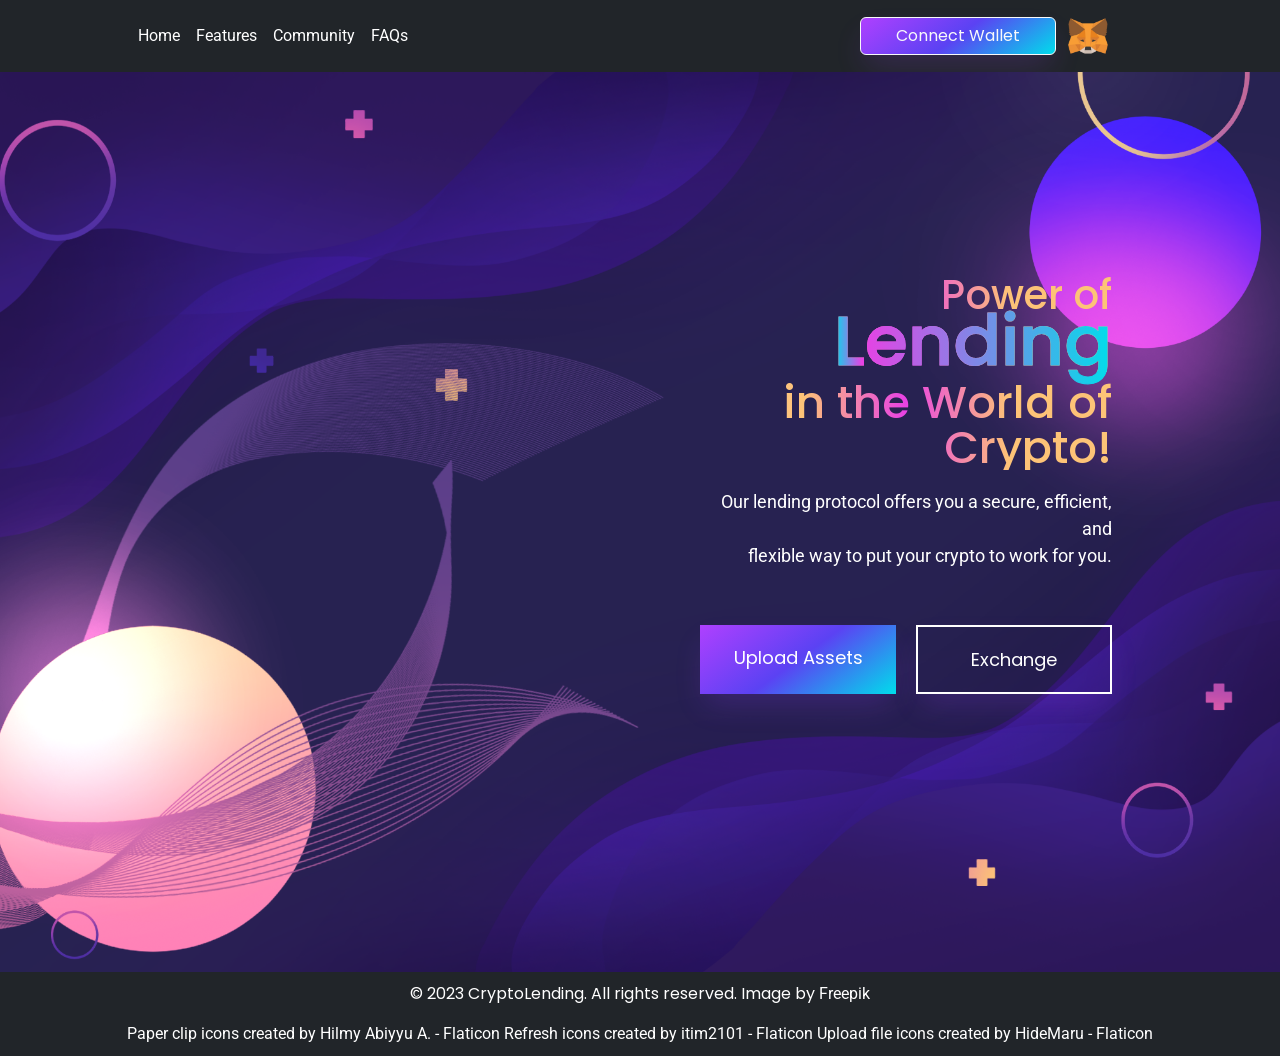
==== index.html @ e53edf9a "Add files via upload" ====
<!DOCTYPE html>
<html lang="en">
<head>
    <meta charset="UTF-8">
    <meta name="viewport" content="width=device-width, initial-scale=1.0">
    <title>CryptoLending</title>
    <link rel="preconnect" href="https://fonts.googleapis.com">
<link rel="preconnect" href="https://fonts.gstatic.com" crossorigin>
<link href="https://fonts.googleapis.com/css2?family=Cabin:ital,wght@0,400;1,700&family=Poppins:ital,wght@0,400;0,500;1,700&family=Roboto:wght@300&display=swap" rel="stylesheet">
    <link href="./styles.css" rel="stylesheet">
    <link href="https://cdn.jsdelivr.net/npm/bootstrap@5.3.1/dist/css/bootstrap.min.css" rel="stylesheet" integrity="sha384-4bw+/aepP/YC94hEpVNVgiZdgIC5+VKNBQNGCHeKRQN+PtmoHDEXuppvnDJzQIu9" crossorigin="anonymous">
</head>
<body>
    <container id="navbar">
        <header class="p-3 text-bg-dark">
            <div class="container">
              <div class="d-flex flex-wrap align-items-center justify-content-center justify-content-lg-start">
                <a href="/" class="d-flex align-items-center mb-2 mb-lg-0 text-white text-decoration-none">
                  <svg class="bi me-2" width="40" height="32" role="img" aria-label="Bootstrap"><use xlink:href="#bootstrap"></use></svg>
                </a>
        
                <ul class="nav col-12 col-lg-auto me-lg-auto mb-2 justify-content-center mb-md-0">
                  <li><a href="#" class="nav-link px-2 text-white">Home</a></li>
                  <li><a href="#" class="nav-link px-2 text-white">Features</a></li>
                  <li><a href="#" class="nav-link px-2 text-white">Community</a></li>
                  <li><a href="#" class="nav-link px-2 text-white">FAQs</a></li>
                </ul>
        
            
        
                <div class="text-end">
                  <button type="button" class="btn btn-outline-light me-2" id="connectButton" onclick="connect()">Connect Wallet</button>
                  <img src="./images/metamask-2728406-2261817.png" width="40px">
                </div>
              </div>
            </div>
          </header>
    </container>

    <div id="background-img">
        <div id="text">

        <div id="upload" class="popup" >
            <div class="box" id="popup"> 
                <div class="box-content">
                <img src="./images/upload.png" class="uploadimg" width="180px">
                <h2>Upload Assets</h2>
                <p class="center">Ready? Start with uploading your assets. It's fast and secure. Your 
                  security is our priority!
                </p>
                <p class="center attach"><img src="./images/paper-clip.png" width="20px" height="20px" class="clip"><a href="#">Please attach your file here.</a></p>
                <button class="uploadbtn" type="button" onclick="closePopup()">Upload</button>
                </div>
            </div>
        </div>

        <div id="exchange" class="popup2">
          <div class="box2" id="popup2"> 
            <h2 class="center">Exchange</h2>
            <p class="center calculate">Effortlessly calculate and convert your cryptocurrency holdings into another token by specifying the desired amount.</p>
            <form action="">
              <img src="./images/exchange.png" class="circle" width="40px">
              <div>
                
                <input type="text" id="color" placeholder="Enter Amount"/>
              </div>
              
              <div>
                <input type="text" placeholder="Enter Amount"/>
              </div>
            </form>
          
            

            <button class="exchangebtn" type="button" onclick="closePopup2()">Exchange</button>
           
          </div>
      </div>

        

        
        <div id="column2">
        <h1 class="text-gradient"><span class="size">Power of</span><span class="color"> Lending</span> <br></h1>
        <h1 class="text-gradient">in the World of Crypto!</h1>
        <p> 
            Our lending protocol offers you a secure, efficient, and <br> flexible way to put your crypto to work for you.
        </p>
        <div class="buysell">
        <button type="submit" onclick="openPopup()">Upload Assets</button>
        <button class="outline" type="submit" onclick="openPopup2()">Exchange</button>
        </div>
        </div>  
        
        </div>
        
    </div>
    
        
    </container>

    

    <footer>
        <p>&copy; 2023 CryptoLending. All rights reserved. Image by <a href="https://www.freepik.com/free-vector/gradient-abstract-background-with-different-shapes_18776869.htm#query=ui%20background&position=11&from_view=search&track=ais">Freepik</a></p>
        
        <a href="https://www.flaticon.com/free-icons/paper-clip" title="paper clip icons">Paper clip icons created by Hilmy Abiyyu A. - Flaticon</a>
        <a href="https://www.flaticon.com/free-icons/refresh" title="refresh icons">Refresh icons created by itim2101 - Flaticon</a>
        <a href="https://www.flaticon.com/free-icons/upload-file" title="upload file icons">Upload file icons created by HideMaru - Flaticon</a>
      </footer>


      <script src="https://cdn.jsdelivr.net/npm/@popperjs/core@2.11.8/dist/umd/popper.min.js" integrity="sha384-I7E8VVD/ismYTF4hNIPjVp/Zjvgyol6VFvRkX/vR+Vc4jQkC+hVqc2pM8ODewa9r" crossorigin="anonymous"></script>
    <script src="https://cdn.jsdelivr.net/npm/bootstrap@5.3.1/dist/js/bootstrap.min.js" integrity="sha384-Rx+T1VzGupg4BHQYs2gCW9It+akI2MM/mndMCy36UVfodzcJcF0GGLxZIzObiEfa" crossorigin="anonymous"></script>


      <script>
        const popup = document.getElementById("popup");

        function openPopup(){
          popup.classList.add("open-popup");

        }

        function closePopup(){
          popup.classList.remove("open-popup");
        }

        const popup2 = document.getElementById("popup2");

        function openPopup2(){
          popup2.classList.add("open-popup2");

        }

        function closePopup2(){
          popup2.classList.remove("open-popup2");
        }

        async function connect() {
          if(typeof window.ethereum !== "undefined"){
            await window.ethereum.request({method: "eth_requestAccounts"})
            document.getElementById("connectButton").innerHTML = "Wallet Connected!"
          } else {
            console.log("No Metamask!")
            document.getElementById("connectButton").innerHTML = "No Metamask"
          }
        }
      </script>


  </body>
</html>
---- styles.css ----
* {
    margin:0;
    padding:0;
    font-family: 'Poppins', sans-serif;
    box-sizing: border-box;
}

body{
    background: #fff;
    color: #0f1e23;
}



#background-img {
    position: relative;
    width: 100%;
    height: 100vh;
    background-image: url("./images/gradientbg.png");
    background-size: cover;
    background-position: center;
}

#text{
    display: flex;
    padding: 0px 200px;
    color:#fff;
    font-size: large;
    text-align: right;
    justify-content: space-between;
}


#text h1 {
    font-size: 45px;
    font-weight: 500; 
}


#column2 {
    padding: 190px 0px;
    display: flex;
    flex-wrap: nowrap;
    flex-direction: column;
    
}

#upload {
    padding: 60px 0px;
}

#exchange {
    padding: 60px 0px;
}

.attach {
    position: absolute;
    display: flex;
    margin-top: 75%;
    text-decoration-color: none;
    text-decoration-line: none;
    font-size: 12px;
    background-color: rgba(255,255,255, 0.15);
    padding: 20px 20px;
    width: 70%;
    justify-content: center;
    border-radius: 10px;
    text-align: center;
    width: 72.5%;
    
}

.clip {
    margin-top: 4px;
    margin-right: 2px;
}


.uploadimg {
    padding: 20px 20px;
}

a {
    text-decoration: none !important;
    color: white !important;
    font-family: 'Roboto', sans-serif;
    }

a:hover{
    color:#5B42F3 !important;
}

.box {
    position: relative;
    display: flex;
    flex-wrap: nowrap;
    flex-direction: column;
    flex-wrap: nowrap;
    background: rgba(33,37,41, 0.85);
    border-radius: 10px;
    width: 500px;
    height: 550px;
    padding: 45px 60px;
    transform: scale(0.1);
    visibility: hidden;
    transition: transform 0.05s;
}

.open-popup {
    visibility: visible;
    transform: scale(1);
}

.calculate{
    font-size: 1px;
}


#exchange {
    position: relative;
}

#exchange h2 {
    font-size: 50px;
}

form {
    margin-top: -25%;
    display: flex;
    flex-direction: column;
    gap: 20px;
    padding: 20px 0px;
    justify-content: center;
}

form input {
    font-family: 'Cabin' , sans-serif ;
    text-align:left;
    width:100%;
    padding: 20px 20px;
}



.circle {
    display: flex;
    transform: translateY(130px);
    width: 60px;
    justify-content: center;
    height: 60px;
    margin-left: 45%;
    padding: 18px 18px;
    border-radius: 5px;
    box-shadow: #0f1e23 ;
    background-image: linear-gradient(144deg,#AF40FF, #5B42F3 25%,#00DDEB);
}



.box2 {
    
    position: absolute;
    display: flex;
    flex-wrap: nowrap;
    flex-direction: column;
    background: rgba(33,37,41, 0.85);
    border-radius: 10px;
    width: 500px;
    height: 550px;
    visibility: hidden;
    transform: scale(0.1);
    transition: transform 0.05s ;
    padding: 45px 60px;
    margin-left: -34.5rem;
}

.open-popup2 {
    visibility: visible;
    transform: scale(1);
}



.text-gradient{
    background-image: linear-gradient(90deg, rgb(255, 205, 165), rgb(253, 195, 119), #e841e4, #fdc377, #fdc377);
    -webkit-background-clip: text;
    background-clip: text;
    color: transparent;
    line-height: 45px ;
}

.size {
    font-size: 40px;
}

.box-content {
    display: flex;
    justify-content: center;
    flex-wrap: wrap;
    align-items: center;
    flex-direction: column;
}



.color{
    background-image: linear-gradient(90deg, #00DDEB, #e841e4 10%, #00DDEB);
    -webkit-background-clip: text;
    background-clip: text;
    color: transparent;
    -webkit-text-fill-color: transparent;
    -webkit-text-stroke: 1px;
    font-size: 70px;
}

#text p{
    padding: 10px 0px;
    font-size: 18px;
    font-family: 'Roboto', sans-serif;
}

button {
    padding: 10px 20px;
    
}

.text-end{
    margin-right: 90px;
}

.buysell{
    margin-top: 30px;
    display: flex;
    flex-direction: row;
    gap: 20px;
    justify-content: end;
    
}

.uploadbtn{
    display: flex;
    position: absolute;
    padding: 20px 150px;
    margin-top: 105%;
    
}

.center {
    text-align: center;
}

footer {
    text-align: center;
    background-color: rgba(33,37,41);
    color: #fff;
    padding: 10px 0;
}



button {
  align-items: right;
  background-image: linear-gradient(144deg,#AF40FF, #5B42F3 50%,#00DDEB);
  border: 0;
  border-radius: 8px;
  box-shadow: rgba(151, 65, 252, 0.2) 0 15px 30px -5px;
  box-sizing: border-box;
  color: #FFFFFF;
  display: flex;
  font-family: Phantomsans, sans-serif;
  font-size: 20px;
  justify-content: center;
  line-height: 1em;
  max-width: 100%;
  min-width: 140px;
  padding: 19px 24px;
  text-decoration: none;
  user-select: none;
  -webkit-user-select: none;
  touch-action: manipulation;
  white-space: nowrap;
  cursor: pointer;
}


button:hover,
button:active {
  
  background: transparent;
  border: 2px solid white;
}

.outline {
  
  background: transparent;
  border: 2px solid white;
}

.outline:hover,
.outline:active {
    background-image: linear-gradient(144deg,#AF40FF, #5B42F3 50%,#00DDEB);
    border: 0;
  }


@media (min-width: 768px) {
  button {
    font-size: 24px;
    min-width: 196px;
  }
}
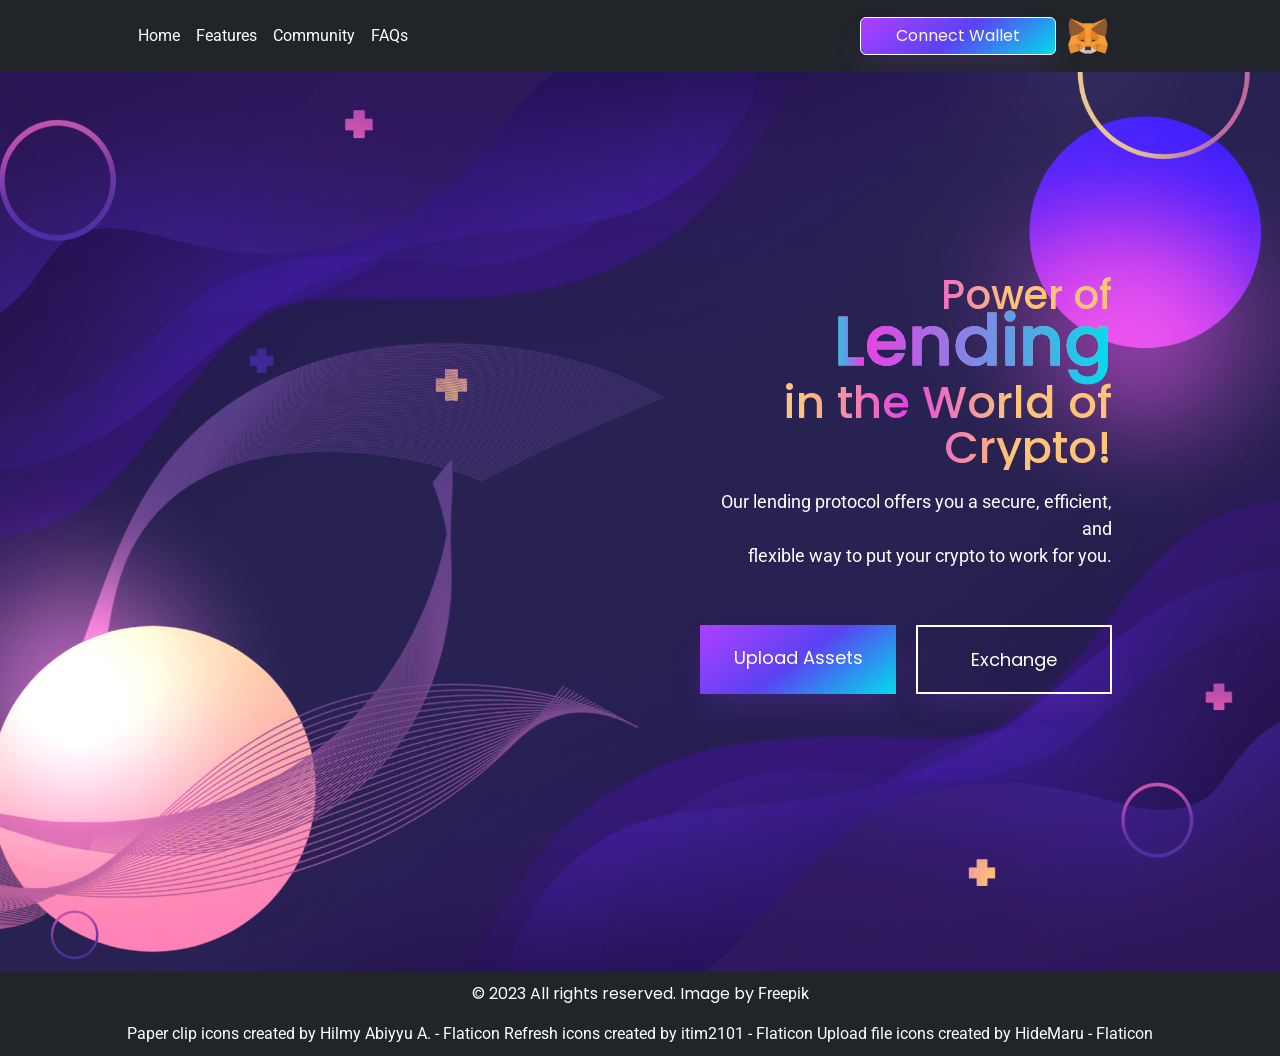
==== commit c9c0ec90: "Add files via upload" ====
--- a/index.html
+++ b/index.html
@@ -3,7 +3,7 @@
 <head>
     <meta charset="UTF-8">
     <meta name="viewport" content="width=device-width, initial-scale=1.0">
-    <title>CryptoLending</title>
+    <title>LendingProtocol</title>
     <link rel="preconnect" href="https://fonts.googleapis.com">
 <link rel="preconnect" href="https://fonts.gstatic.com" crossorigin>
 <link href="https://fonts.googleapis.com/css2?family=Cabin:ital,wght@0,400;1,700&family=Poppins:ital,wght@0,400;0,500;1,700&family=Roboto:wght@300&display=swap" rel="stylesheet">
@@ -102,7 +102,7 @@
     
 
     <footer>
-        <p>&copy; 2023 CryptoLending. All rights reserved. Image by <a href="https://www.freepik.com/free-vector/gradient-abstract-background-with-different-shapes_18776869.htm#query=ui%20background&position=11&from_view=search&track=ais">Freepik</a></p>
+        <p>&copy; 2023 All rights reserved. Image by <a href="https://www.freepik.com/free-vector/gradient-abstract-background-with-different-shapes_18776869.htm#query=ui%20background&position=11&from_view=search&track=ais">Freepik</a></p>
         
         <a href="https://www.flaticon.com/free-icons/paper-clip" title="paper clip icons">Paper clip icons created by Hilmy Abiyyu A. - Flaticon</a>
         <a href="https://www.flaticon.com/free-icons/refresh" title="refresh icons">Refresh icons created by itim2101 - Flaticon</a>
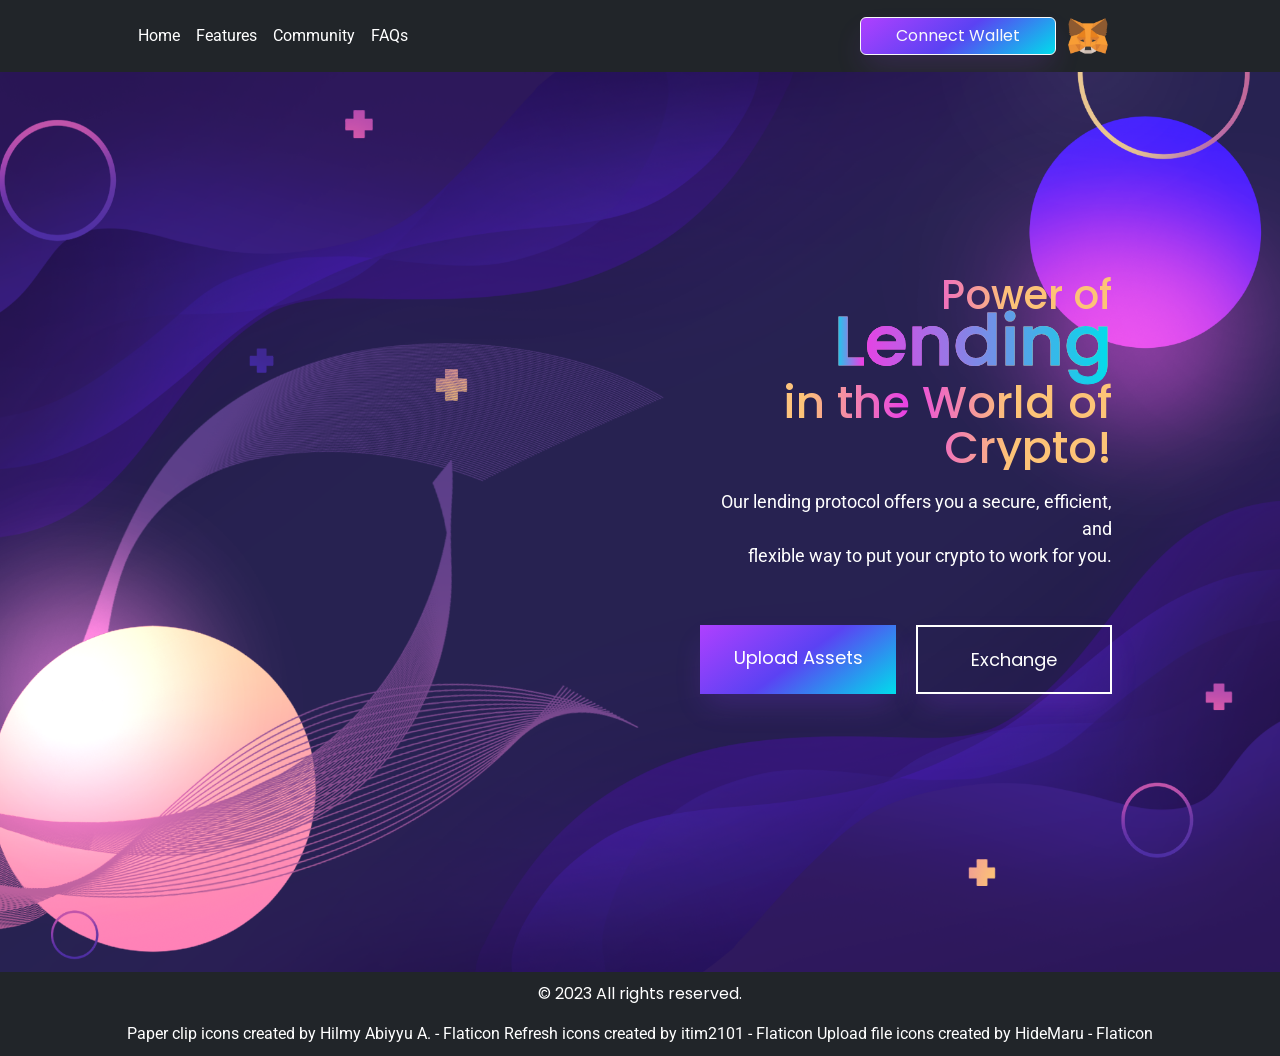
==== commit 769b16b6: "Add files via upload" ====
--- a/index.html
+++ b/index.html
@@ -102,8 +102,7 @@
     
 
     <footer>
-        <p>&copy; 2023 All rights reserved. Image by <a href="https://www.freepik.com/free-vector/gradient-abstract-background-with-different-shapes_18776869.htm#query=ui%20background&position=11&from_view=search&track=ais">Freepik</a></p>
-        
+        <p>&copy; 2023 All rights reserved.</p>
         <a href="https://www.flaticon.com/free-icons/paper-clip" title="paper clip icons">Paper clip icons created by Hilmy Abiyyu A. - Flaticon</a>
         <a href="https://www.flaticon.com/free-icons/refresh" title="refresh icons">Refresh icons created by itim2101 - Flaticon</a>
         <a href="https://www.flaticon.com/free-icons/upload-file" title="upload file icons">Upload file icons created by HideMaru - Flaticon</a>
--- a/styles.css
+++ b/styles.css
@@ -111,9 +111,7 @@
     transform: scale(1);
 }
 
-.calculate{
-    font-size: 1px;
-}
+
 
 
 #exchange {
@@ -153,6 +151,7 @@
     border-radius: 5px;
     box-shadow: #0f1e23 ;
     background-image: linear-gradient(144deg,#AF40FF, #5B42F3 25%,#00DDEB);
+    box-shadow: rgba(0, 0, 0, 0.35) 0px 5px 15px;
 }
 
 
